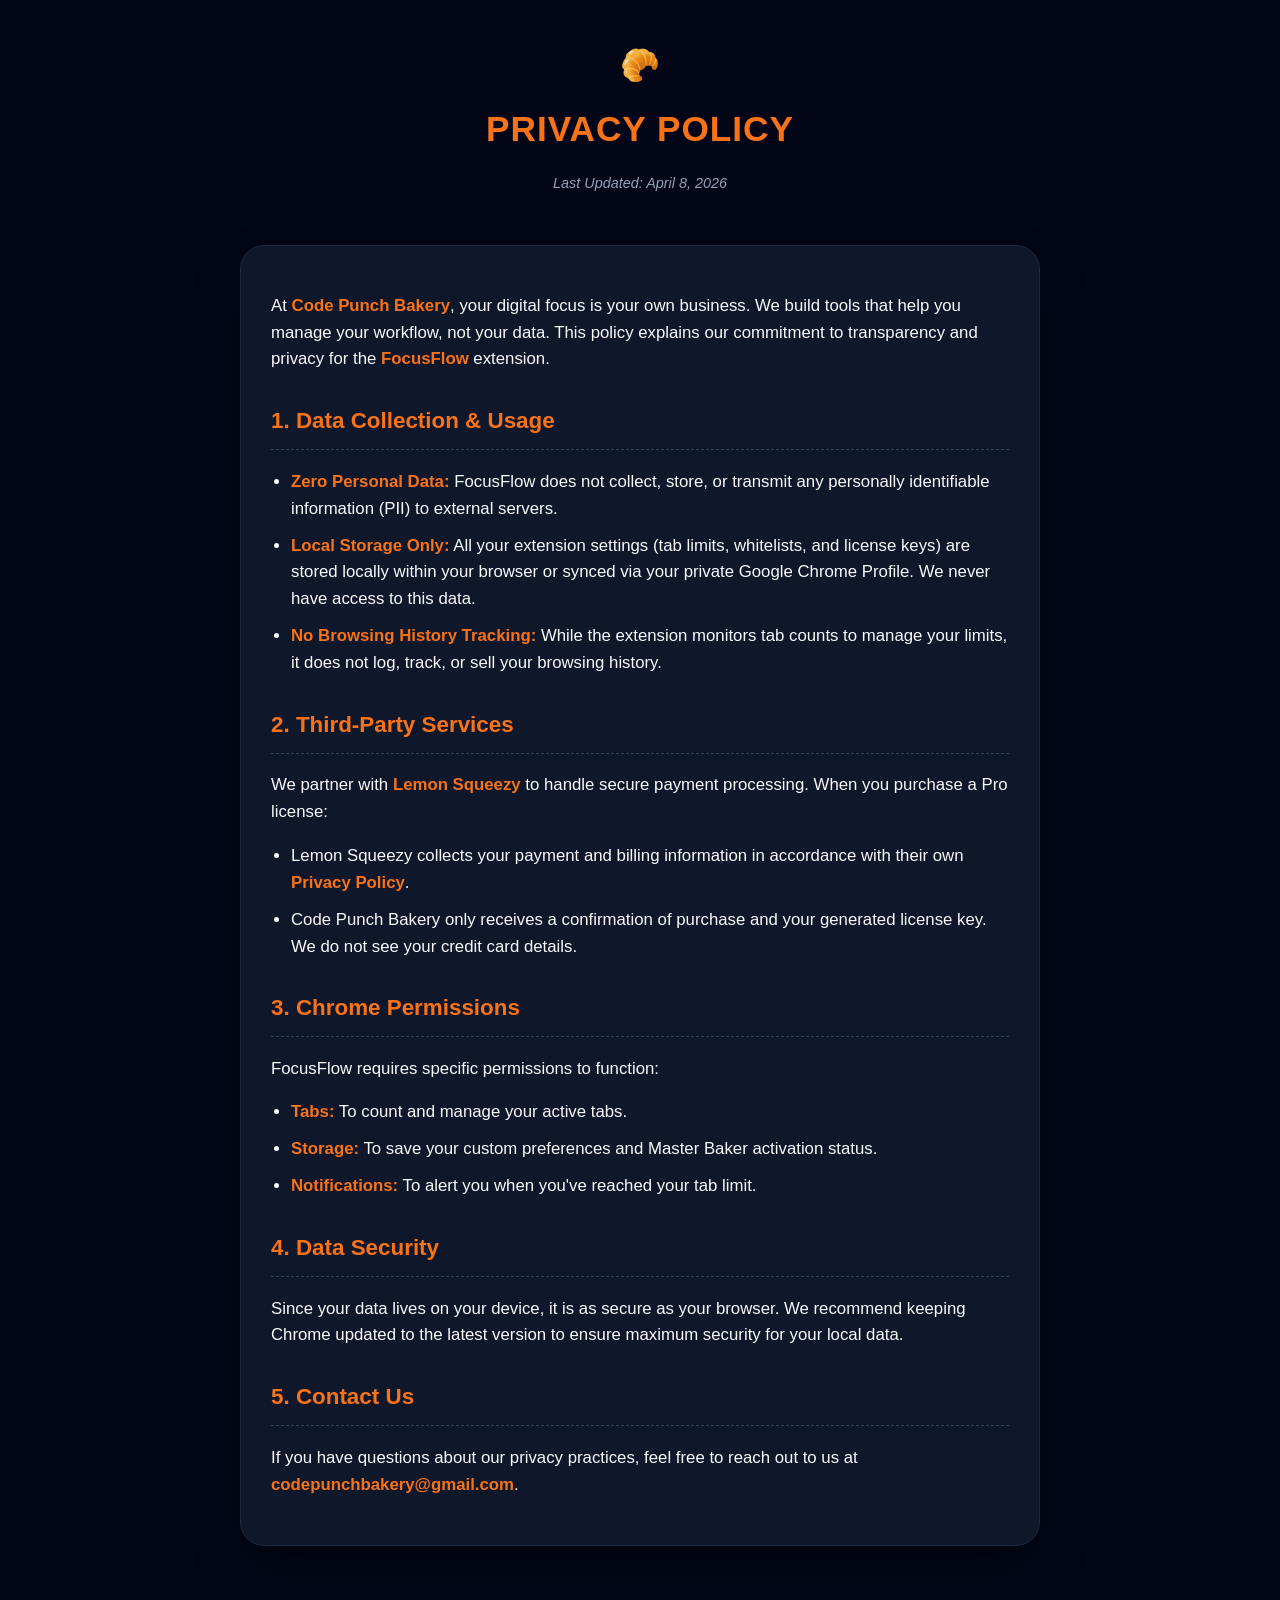
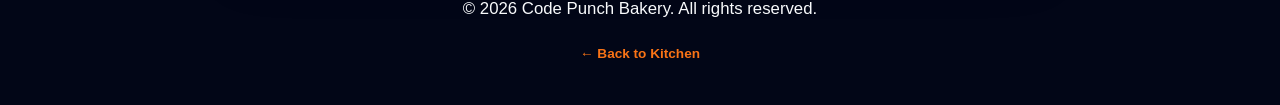
==== privacy.html @ 5f71d391 "Create privacy.html" ====
<!DOCTYPE html>
<html lang="en">
<head>
    <meta charset="UTF-8">
    <meta name="viewport" content="width=device-width, initial-scale=1.0">
    <title>Privacy Policy | FocusFlow Pro</title>
    <style>
        :root {
            --bg-color: #020617;
            --card-bg: #0f172a;
            --accent: #f97316;
            --text-main: #f8fafc;
            --text-dim: #94a3b8;
        }

        body {
            font-family: -apple-system, BlinkMacSystemFont, "Segoe UI", Roboto, Helvetica, Arial, sans-serif;
            background-color: var(--bg-color);
            color: var(--text-main);
            line-height: 1.6;
            margin: 0;
            padding: 40px 20px;
            display: flex;
            justify-content: center;
        }

        .container {
            max-width: 800px;
            width: 100%;
        }

        header {
            text-align: center;
            margin-bottom: 50px;
        }

        .logo {
            font-size: 2rem;
            margin-bottom: 10px;
        }

        h1 {
            color: var(--accent);
            font-size: 2.2rem;
            margin: 0;
            text-transform: uppercase;
            letter-spacing: 1px;
        }

        .last-updated {
            color: var(--text-dim);
            font-style: italic;
            font-size: 0.9rem;
        }

        .content-section {
            background: var(--card-bg);
            padding: 30px;
            border-radius: 24px;
            border: 1px solid #1e293b;
            box-shadow: 0 25px 50px -12px rgba(0, 0, 0, 0.5);
        }

        h2 {
            color: var(--accent);
            border-bottom: 1px dashed #334155;
            padding-bottom: 10px;
            margin-top: 30px;
            font-size: 1.4rem;
        }

        p, li {
            color: var(--text-main);
            font-size: 1.05rem;
        }

        strong {
            color: var(--accent);
        }

        ul {
            padding-left: 20px;
        }

        li {
            margin-bottom: 10px;
        }

        footer {
            margin-top: 50px;
            text-align: center;
            color: var(--text-dim);
            font-size: 0.85rem;
        }

        a {
            color: var(--accent);
            text-decoration: none;
            font-weight: bold;
        }

        a:hover {
            text-decoration: underline;
        }

        .back-link {
            display: block;
            margin-top: 20px;
        }
    </style>
</head>
<body>

<div class="container">
    <header>
        <div class="logo">🥐</div>
        <h1>Privacy Policy</h1>
        <p class="last-updated">Last Updated: April 8, 2026</p>
    </header>

    <div class="content-section">
        <p>At <strong>Code Punch Bakery</strong>, your digital focus is your own business. We build tools that help you manage your workflow, not your data. This policy explains our commitment to transparency and privacy for the <strong>FocusFlow</strong> extension.</p>

        <h2>1. Data Collection & Usage</h2>
        <ul>
            <li><strong>Zero Personal Data:</strong> FocusFlow does not collect, store, or transmit any personally identifiable information (PII) to external servers.</li>
            <li><strong>Local Storage Only:</strong> All your extension settings (tab limits, whitelists, and license keys) are stored locally within your browser or synced via your private Google Chrome Profile. We never have access to this data.</li>
            <li><strong>No Browsing History Tracking:</strong> While the extension monitors tab counts to manage your limits, it does not log, track, or sell your browsing history.</li>
        </ul>

        <h2>2. Third-Party Services</h2>
        <p>We partner with <strong>Lemon Squeezy</strong> to handle secure payment processing. When you purchase a Pro license:</p>
        <ul>
            <li>Lemon Squeezy collects your payment and billing information in accordance with their own <a href="https://www.lemonsqueezy.com/privacy" target="_blank">Privacy Policy</a>.</li>
            <li>Code Punch Bakery only receives a confirmation of purchase and your generated license key. We do not see your credit card details.</li>
        </ul>

        <h2>3. Chrome Permissions</h2>
        <p>FocusFlow requires specific permissions to function:</p>
        <ul>
            <li><strong>Tabs:</strong> To count and manage your active tabs.</li>
            <li><strong>Storage:</strong> To save your custom preferences and Master Baker activation status.</li>
            <li><strong>Notifications:</strong> To alert you when you've reached your tab limit.</li>
        </ul>

        <h2>4. Data Security</h2>
        <p>Since your data lives on your device, it is as secure as your browser. We recommend keeping Chrome updated to the latest version to ensure maximum security for your local data.</p>

        <h2>5. Contact Us</h2>
        <p>If you have questions about our privacy practices, feel free to reach out to us at <strong>codepunchbakery@gmail.com</strong>.</p>
    </div>

    <footer>
        <p>© 2026 Code Punch Bakery. All rights reserved.</p>
        <a href="index.html" class="back-link">← Back to Kitchen</a>
    </footer>
</div>

</body>
</html>
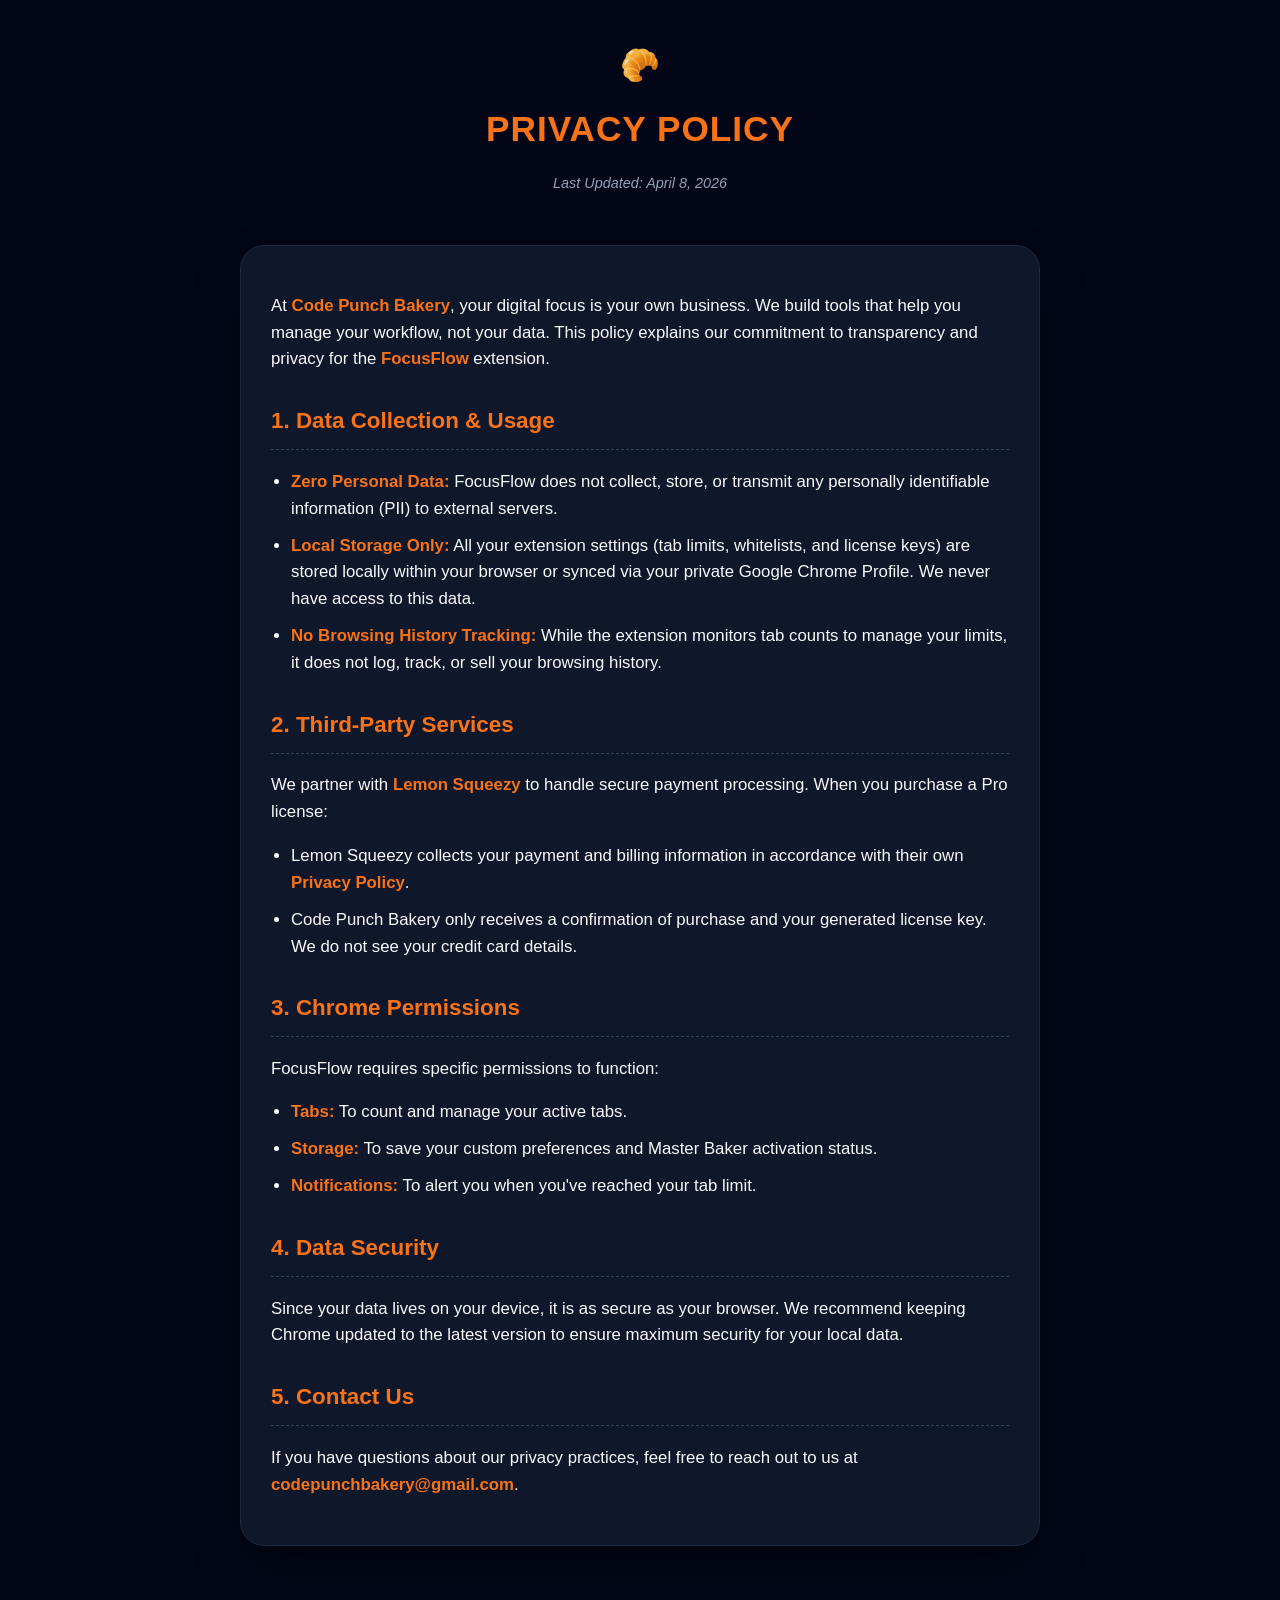
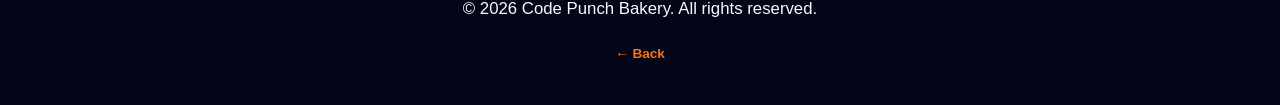
==== commit 6132ee19: "Update privacy.html" ====
--- a/privacy.html
+++ b/privacy.html
@@ -152,7 +152,7 @@
 
     <footer>
         <p>© 2026 Code Punch Bakery. All rights reserved.</p>
-        <a href="index.html" class="back-link">← Back to Kitchen</a>
+        <a href="index.html" class="back-link">← Back</a>
     </footer>
 </div>
 
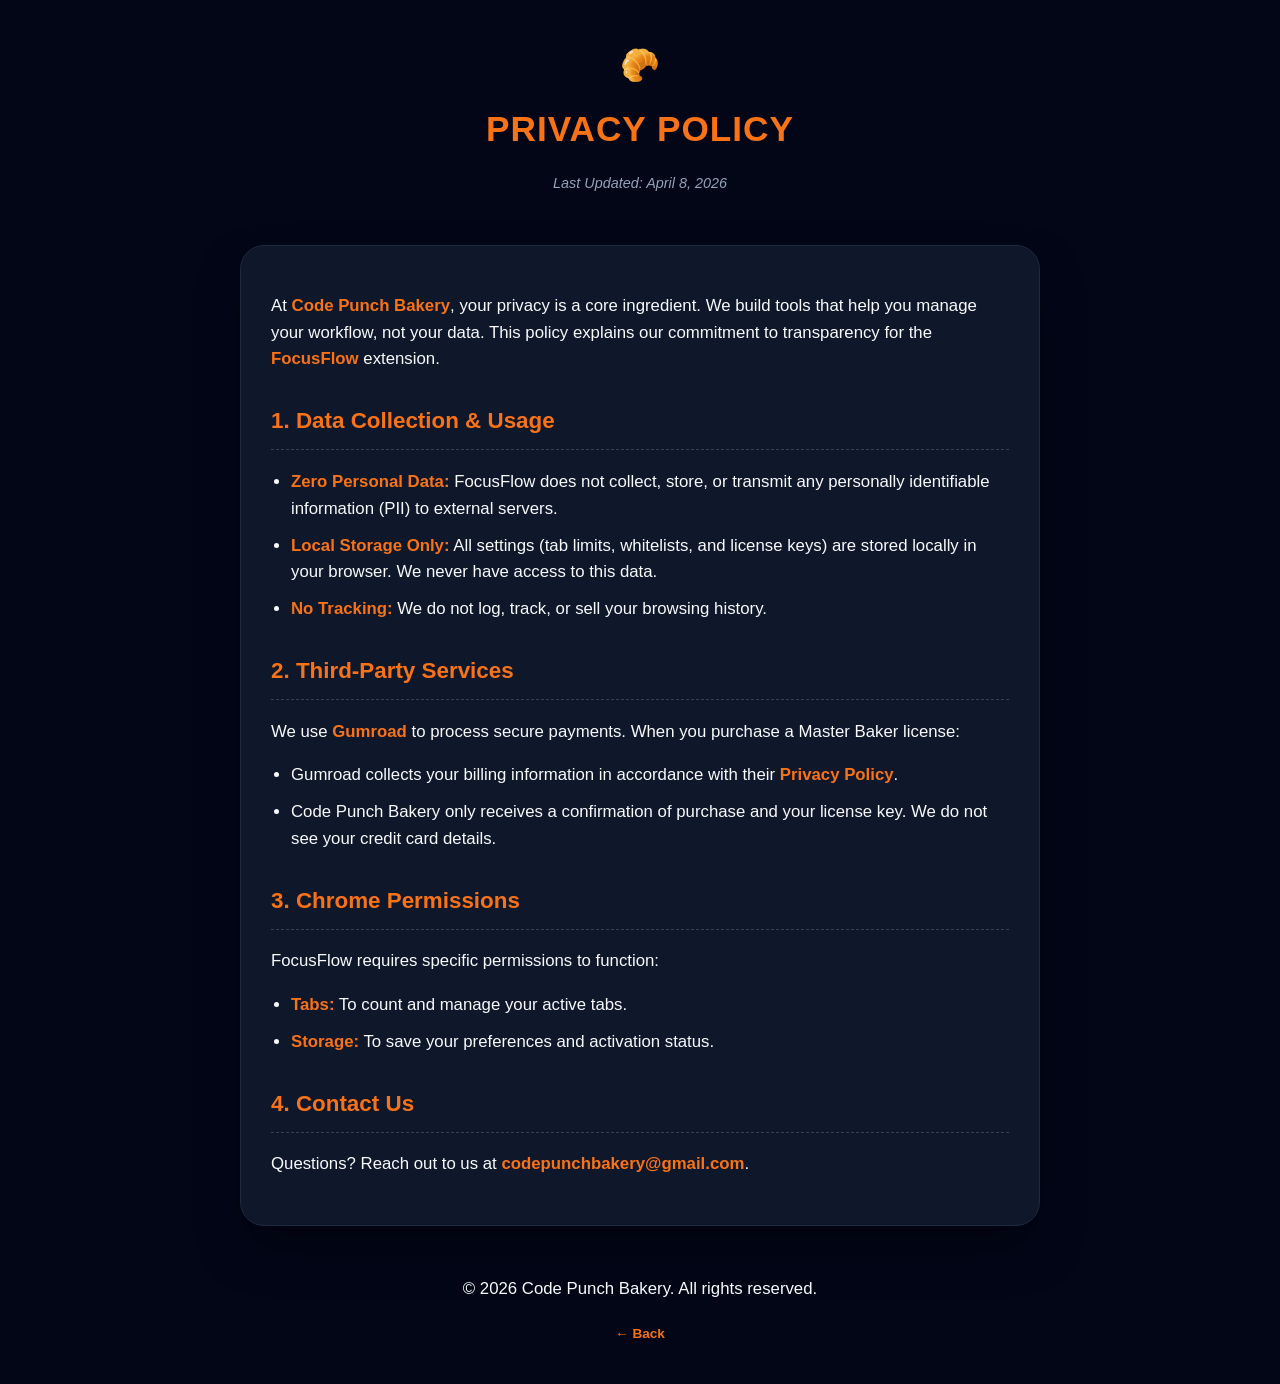
==== commit c42c9002: "Update privacy.html" ====
--- a/privacy.html
+++ b/privacy.html
@@ -34,10 +34,7 @@
             margin-bottom: 50px;
         }
 
-        .logo {
-            font-size: 2rem;
-            margin-bottom: 10px;
-        }
+        .logo { font-size: 2rem; margin-bottom: 10px; }
 
         h1 {
             color: var(--accent);
@@ -69,44 +66,14 @@
             font-size: 1.4rem;
         }
 
-        p, li {
-            color: var(--text-main);
-            font-size: 1.05rem;
-        }
-
-        strong {
-            color: var(--accent);
-        }
-
-        ul {
-            padding-left: 20px;
-        }
-
-        li {
-            margin-bottom: 10px;
-        }
-
-        footer {
-            margin-top: 50px;
-            text-align: center;
-            color: var(--text-dim);
-            font-size: 0.85rem;
-        }
-
-        a {
-            color: var(--accent);
-            text-decoration: none;
-            font-weight: bold;
-        }
-
-        a:hover {
-            text-decoration: underline;
-        }
-
-        .back-link {
-            display: block;
-            margin-top: 20px;
-        }
+        p, li { color: var(--text-main); font-size: 1.05rem; }
+        strong { color: var(--accent); }
+        ul { padding-left: 20px; }
+        li { margin-bottom: 10px; }
+        footer { margin-top: 50px; text-align: center; color: var(--text-dim); font-size: 0.85rem; }
+        a { color: var(--accent); text-decoration: none; font-weight: bold; }
+        a:hover { text-decoration: underline; }
+        .back-link { display: block; margin-top: 20px; }
     </style>
 </head>
 <body>
@@ -119,35 +86,31 @@
     </header>
 
     <div class="content-section">
-        <p>At <strong>Code Punch Bakery</strong>, your digital focus is your own business. We build tools that help you manage your workflow, not your data. This policy explains our commitment to transparency and privacy for the <strong>FocusFlow</strong> extension.</p>
+        <p>At <strong>Code Punch Bakery</strong>, your privacy is a core ingredient. We build tools that help you manage your workflow, not your data. This policy explains our commitment to transparency for the <strong>FocusFlow</strong> extension.</p>
 
         <h2>1. Data Collection & Usage</h2>
         <ul>
             <li><strong>Zero Personal Data:</strong> FocusFlow does not collect, store, or transmit any personally identifiable information (PII) to external servers.</li>
-            <li><strong>Local Storage Only:</strong> All your extension settings (tab limits, whitelists, and license keys) are stored locally within your browser or synced via your private Google Chrome Profile. We never have access to this data.</li>
-            <li><strong>No Browsing History Tracking:</strong> While the extension monitors tab counts to manage your limits, it does not log, track, or sell your browsing history.</li>
+            <li><strong>Local Storage Only:</strong> All settings (tab limits, whitelists, and license keys) are stored locally in your browser. We never have access to this data.</li>
+            <li><strong>No Tracking:</strong> We do not log, track, or sell your browsing history.</li>
         </ul>
 
         <h2>2. Third-Party Services</h2>
-        <p>We partner with <strong>Lemon Squeezy</strong> to handle secure payment processing. When you purchase a Pro license:</p>
+        <p>We use <strong>Gumroad</strong> to process secure payments. When you purchase a Master Baker license:</p>
         <ul>
-            <li>Lemon Squeezy collects your payment and billing information in accordance with their own <a href="https://www.lemonsqueezy.com/privacy" target="_blank">Privacy Policy</a>.</li>
-            <li>Code Punch Bakery only receives a confirmation of purchase and your generated license key. We do not see your credit card details.</li>
+            <li>Gumroad collects your billing information in accordance with their <a href="https://gumroad.com/privacy" target="_blank">Privacy Policy</a>.</li>
+            <li>Code Punch Bakery only receives a confirmation of purchase and your license key. We do not see your credit card details.</li>
         </ul>
 
         <h2>3. Chrome Permissions</h2>
         <p>FocusFlow requires specific permissions to function:</p>
         <ul>
             <li><strong>Tabs:</strong> To count and manage your active tabs.</li>
-            <li><strong>Storage:</strong> To save your custom preferences and Master Baker activation status.</li>
-            <li><strong>Notifications:</strong> To alert you when you've reached your tab limit.</li>
+            <li><strong>Storage:</strong> To save your preferences and activation status.</li>
         </ul>
 
-        <h2>4. Data Security</h2>
-        <p>Since your data lives on your device, it is as secure as your browser. We recommend keeping Chrome updated to the latest version to ensure maximum security for your local data.</p>
-
-        <h2>5. Contact Us</h2>
-        <p>If you have questions about our privacy practices, feel free to reach out to us at <strong>codepunchbakery@gmail.com</strong>.</p>
+        <h2>4. Contact Us</h2>
+        <p>Questions? Reach out to us at <strong>codepunchbakery@gmail.com</strong>.</p>
     </div>
 
     <footer>
